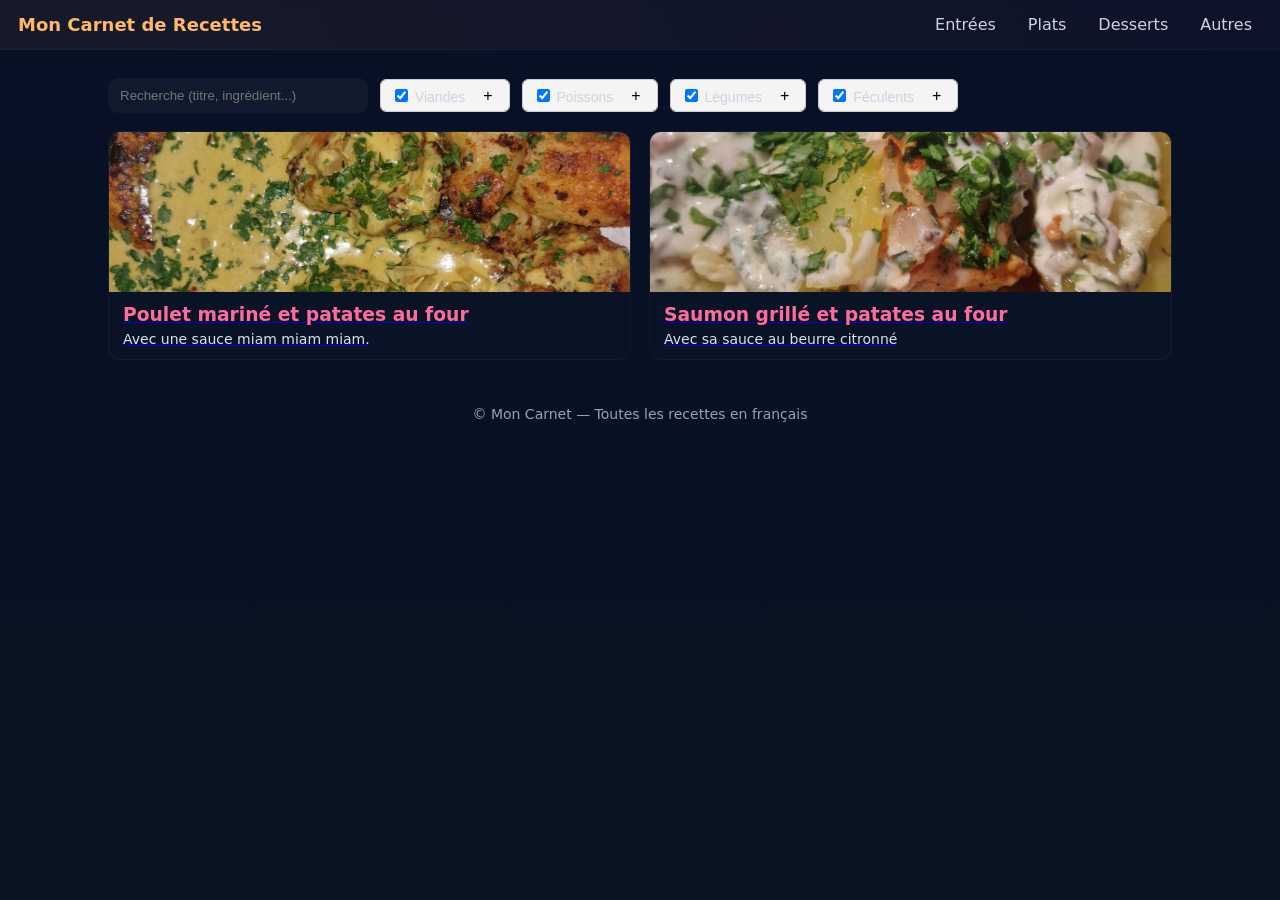
==== index.html @ c41edd60 "fix: recherche cassée + balises HTML manquantes - search.js : réécrit (variable input et fonction ap" ====
<!doctype html>
<html lang="fr">

<head>
  <meta charset="utf-8" />
  <meta name="viewport" content="width=device-width,initial-scale=1" />
  <title>Recettes - Mon carnet</title>
  <link rel="stylesheet" href="css/style.css">
  <link rel="stylesheet" href="css/menu.css">
  <link rel="stylesheet" href="css/recettes.css">
</head>

<body>
  <header class="site-header">
    <div class="brand">Mon Carnet de Recettes</div>
    <button id="menu-toggle" class="menu-btn">☰</button>
    <nav id="main-menu" class="main-menu">
      <ul>
        <li><a href="#entrees">Entrées</a></li>
        <li><a href="#plats">Plats</a></li>
        <li><a href="#desserts">Desserts</a></li>
        <li><a href="#autres">Autres</a></li>
      </ul>
    </nav>
  </header>

  <main class="container">
    <section class="controls">
      <input id="search" type="search" placeholder="Recherche (titre, ingrédient...)" aria-label="Recherche">
      <div class="filters">

        <div class="filter-block">
          <div class="filter-header">
            <label>
              <input type="checkbox" class="filter-group" data-group="viande" checked> Viandes
            </label>
            <button type="button" class="toggle-subfilters">+</button>
          </div>
          <div class="sub-filters hidden">
            <label><input type="checkbox" class="filter" data-parent="viande" value="poulet" checked> Poulet</label>
            <label><input type="checkbox" class="filter" data-parent="viande" value="boeuf" checked> Bœuf</label>
            <label><input type="checkbox" class="filter" data-parent="viande" value="canard" checked> Canard</label>
            <label><input type="checkbox" class="filter" data-parent="viande" value="porc" checked> Porc</label>
            <label><input type="checkbox" class="filter" data-parent="viande" value="veau" checked> Veau</label>
          </div>
        </div>

        <div class="filter-block">
          <div class="filter-header">
            <label>
              <input type="checkbox" class="filter-group" data-group="poisson" checked> Poissons
            </label>
            <button type="button" class="toggle-subfilters">+</button>
          </div>
          <div class="sub-filters hidden">
            <label><input type="checkbox" class="filter" data-parent="poisson" value="saumon" checked> Saumon</label>
            <label><input type="checkbox" class="filter" data-parent="poisson" value="thon" checked> Thon</label>
          </div>
        </div>
        <div class="filter-block">
          <div class="filter-header">
            <label>
              <input type="checkbox" class="filter-group" data-group="legume" checked> Légumes
            </label>
            <button type="button" class="toggle-subfilters">+</button>
          </div>
          <div class="sub-filters hidden">
            <label><input type="checkbox" class="filter" data-parent="legume" value="courgette" checked> Courgette</label>
            <label><input type="checkbox" class="filter" data-parent="legume" value="tomate" checked> Tomate</label>
            <label><input type="checkbox" class="filter" data-parent="legume" value="concombre" checked> Concombre</label>
          </div>
        </div>
        <div class="filter-block">
          <div class="filter-header">
            <label>
              <input type="checkbox" class="filter-group" data-group="feculent" checked> Féculents
            </label>
            <button type="button" class="toggle-subfilters">+</button>
          </div>
          <div class="sub-filters hidden">
            <label><input type="checkbox" class="filter" data-parent="feculent" value="patate" checked> Patate</label>
            <label><input type="checkbox" class="filter" data-parent="feculent" value="riz" checked> Riz</label>
            <label><input type="checkbox" class="filter" data-parent="feculent" value="pate" checked> Pâtes</label>
            <label><input type="checkbox" class="filter" data-parent="feculent" value="quinoa" checked> Quinoa</label>
            <label><input type="checkbox" class="filter" data-parent="feculent" value="semoule" checked> Semoule</label>
            <label><input type="checkbox" class="filter" data-parent="feculent" value="boulgour" checked> Boulgour</label>
          </div>
        </div>
      </div>
    </section>

    <section id="liste-recettes" class="recette-list">
      <article class="card" data-categories="viande,poulet,patate" data-title="Poulet rôti et pomme de terre au four"
        data-ingredients="poulet,sel,poivre,herbes">
        <a href="recettes/poulet-patates.html" class="card-link">
          <!--image pouvant être en jpg, jpeg ou png-->
          <img src="assets/poulet-patates.jpg" alt="Photo poulet rôti et patates au four">
          <div class="card-body">
            <h3>Poulet mariné et patates au four</h3>
            <p>Avec une sauce miam miam miam.</p>
          </div>
        </a>
      </article>
      <article class="card" data-categories="poisson,saumon,patate, tomate" data-title="Saumon grillé et pomme de terre au four"
        data-ingredients="saumon,sel,poivre,herbes">
        <a href="recettes/saumon-patates.html" class="card-link">
          <img src="assets/saumon-patates.jpg" alt="Photo saumon grillé et patates au four">
          <div class="card-body">
            <h3>Saumon grillé et patates au four</h3>
            <p>Avec sa sauce au beurre citronné</p>
          </div>
        </a>
      </article>
      <!-- Place pour d'autres recettes à dupliquer -->
    </section>
  </main>

  <footer class="site-footer">© Mon Carnet — Toutes les recettes en français</footer>

  <script src="js/menu.js"></script>
  <script src="js/search.js"></script>
  <script src="js/filter.js"></script>
</body>

</html>
---- css/style.css ----
/* style.css - style global */
:root{
  --bg:#0f1724;
  --card:#0b1220;
  --accent1:#ffb86b;
  --accent2:#ff6b9f;
  --muted:#cbd5e1;
  --glass: rgba(255,255,255,0.04);
  --radius:14px;
  --gap:18px;
  --maxw:1100px;
}

*{box-sizing:border-box}
html,body{height:100%}
body{
  margin:0;
  font-family:Inter, system-ui, "Segoe UI", Roboto, "Helvetica Neue", Arial;
  background:linear-gradient(180deg,#071025 0%, #0a1320 100%);
  color:var(--muted);
  -webkit-font-smoothing:antialiased;
  -moz-osx-font-smoothing:grayscale;
}

.container{
  max-width:var(--maxw);
  margin:28px auto;
  padding:0 18px;
}

.site-header{
  display:flex;
  align-items:center;
  justify-content:space-between;
  padding:14px 18px;
  background:linear-gradient(90deg, rgba(255,184,107,0.06), rgba(255,107,159,0.03));
  border-bottom:1px solid rgba(255,255,255,0.03);
  position:sticky;
  top:0;
  z-index:10;
}

.brand{
  font-weight:700;
  color:var(--accent1);
  font-size:18px;
}

.menu-btn{
  display:none;
  background:transparent;
  border:0;
  color:var(--muted);
  font-size:20px;
}

/* Recette list / cards */
.recette-list{
  display:grid;
  grid-template-columns: repeat(auto-fit,minmax(260px,1fr));
  gap:18px;
  margin-top:18px;
}

.card{
  background:linear-gradient(180deg, rgba(255,255,255,0.015), rgba(255,255,255,0.01));
  border:1px solid rgba(255,255,255,0.03);
  border-radius:12px;
  overflow:hidden;
  transition:transform .18s ease, box-shadow .18s ease;
}

.card:hover{ transform: translateY(-6px); box-shadow:0 8px 30px rgba(2,6,23,0.6); }

.card img{ width:100%; height:160px; object-fit:cover; display:block; }

.card-body{ padding:12px 14px; }

.card-body h3{ margin:0 0 6px 0; color:var(--accent2); }
.card-body p{ margin:0; color: #d6e3f2; font-size:14px; }

/* Controls */
.controls{
  display:flex;
  gap:12px;
  align-items:center;
  margin-bottom:8px;
  flex-wrap:wrap;
}

.controls input[type="search"]{
  padding:10px 12px;
  border-radius:10px;
  border:0;
  min-width:260px;
  background:var(--glass);
  color:var(--muted);
}

.filters label{ margin-right:12px; font-size:14px; color:#cbd5e1; }

.filters {
  display: flex;
  flex-wrap: wrap;        /* si trop long, retour à la ligne */
  gap: 12px;              /* espace entre chaque bloc */
  font-family: sans-serif;
}

.filter-block {
  border: 1px solid #ccc;
  border-radius: 6px;
  overflow: hidden;
  display: flex;
  flex-direction: column;  /* pour que le bouton reste au-dessus des sous-filtres */
  min-width: 120px;        /* largeur mini pour ne pas tasser */
}

.filter-header {
  display: flex;
  justify-content: space-between;
  align-items: center;
  background: #f4f4f4;
  padding: 6px 10px;
}

.toggle-subfilters {
  border: none;
  background: none;
  cursor: pointer;
  font-size: 16px;
  line-height: 1;
}

.sub-filters {
  padding: 6px 10px;
  display: flex;
}

.sub-filters.hidden {
  display: none;
}

/* Footer */
.site-footer{
  text-align:center;
  padding:18px;
  margin-top:28px;
  color:#93a3b9;
  font-size:14px;
}

/* Responsive */
@media(max-width:700px){
  .menu-btn{ display:block; }
  .main-menu{ display:none; }
  .site-header{ gap:10px; }
}
---- css/menu.css ----
/* menu.css */
.main-menu ul{
  list-style:none;
  margin:0;
  padding:0;
  display:flex;
  gap:12px;
  align-items:center;
}

.main-menu a{
  text-decoration:none;
  color:var(--muted);
  padding:8px 10px;
  border-radius:8px;
  transition:background .12s ease;
}

.main-menu a:hover{
  background: rgba(255,255,255,0.03);
  color:var(--accent1);
}
---- css/recettes.css ----
/* recettes.css - page recette */
.recipe-header{
  background:linear-gradient(90deg, rgba(255,107,159,0.06), rgba(255,184,107,0.04));
  padding:18px;
  text-align:center;
  border-bottom:1px solid rgba(255,255,255,0.03);
}

.recipe-header .back{
  position:absolute;
  left:14px;
  top:18px;
  color:var(--muted);
  text-decoration:none;
  font-weight:600;
}

.recipe-container{
  max-width:900px;
  margin:20px auto;
  padding:0 18px 60px 18px;
}

.gallery{
  display:grid;
  grid-template-columns: 1fr 1fr 1fr;
  gap:10px;
  margin-bottom:18px;
}

.gallery img{
  width:100%;
  height:220px;
  object-fit:cover;
  border-radius:10px;
  box-shadow:0 6px 20px rgba(2,6,23,0.6);
}

.btn{
  display:inline-block;
  background:var(--primary);
  color:#fff;
  padding:10px 18px;
  border-radius:8px;
  text-decoration:none;
  font-weight:600;
  box-shadow:0 4px 12px rgba(2,6,23,0.4);
  transition:background 0.3s;
}

.recipe-meta{ display:flex; gap:20px; flex-wrap:wrap; color:#dfe9f6; margin-bottom:18px; }

.ingredients, .etapes, .notes{
  background: rgba(255,255,255,0.02);
  padding:14px;
  border-radius:10px;
  margin-bottom:12px;
}

.ingredients ul{ margin:0; padding-left:18px; }
.etapes ol{ margin:0; padding-left:18px; }

/* Smaller screens */
@media(max-width:900px){
  .gallery{ grid-template-columns:1fr; }
  .gallery img{ height:320px; }
}
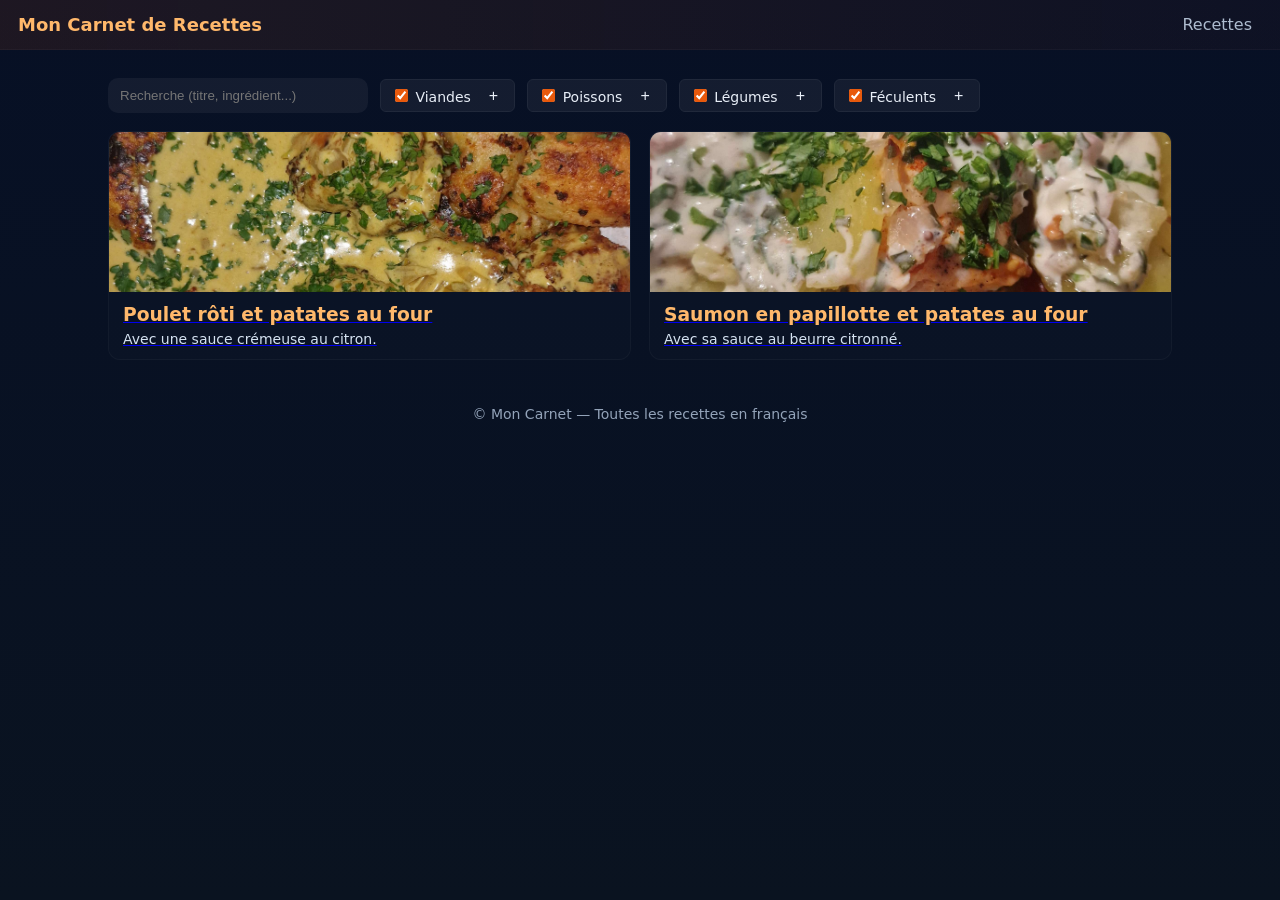
==== commit 74b700e8: "fix: corrige filtres/recherche/responsive + DA unifiée (seed orange #E8590C) - recherche et filtres " ====
--- a/index.html
+++ b/index.html
@@ -12,14 +12,11 @@
 
 <body>
   <header class="site-header">
-    <div class="brand">Mon Carnet de Recettes</div>
-    <button id="menu-toggle" class="menu-btn">☰</button>
-    <nav id="main-menu" class="main-menu">
+    <h1 class="brand">Mon Carnet de Recettes</h1>
+    <button id="menu-toggle" class="menu-btn" aria-label="Ouvrir le menu" aria-controls="main-menu" aria-expanded="false">☰</button>
+    <nav id="main-menu" class="main-menu" aria-label="Navigation principale">
       <ul>
-        <li><a href="#entrees">Entrées</a></li>
-        <li><a href="#plats">Plats</a></li>
-        <li><a href="#desserts">Desserts</a></li>
-        <li><a href="#autres">Autres</a></li>
+        <li><a href="#liste-recettes">Recettes</a></li>
       </ul>
     </nav>
   </header>
@@ -34,7 +31,7 @@
             <label>
               <input type="checkbox" class="filter-group" data-group="viande" checked> Viandes
             </label>
-            <button type="button" class="toggle-subfilters">+</button>
+            <button type="button" class="toggle-subfilters" aria-expanded="false">+</button>
           </div>
           <div class="sub-filters hidden">
             <label><input type="checkbox" class="filter" data-parent="viande" value="poulet" checked> Poulet</label>
@@ -50,7 +47,7 @@
             <label>
               <input type="checkbox" class="filter-group" data-group="poisson" checked> Poissons
             </label>
-            <button type="button" class="toggle-subfilters">+</button>
+            <button type="button" class="toggle-subfilters" aria-expanded="false">+</button>
           </div>
           <div class="sub-filters hidden">
             <label><input type="checkbox" class="filter" data-parent="poisson" value="saumon" checked> Saumon</label>
@@ -62,7 +59,7 @@
             <label>
               <input type="checkbox" class="filter-group" data-group="legume" checked> Légumes
             </label>
-            <button type="button" class="toggle-subfilters">+</button>
+            <button type="button" class="toggle-subfilters" aria-expanded="false">+</button>
           </div>
           <div class="sub-filters hidden">
             <label><input type="checkbox" class="filter" data-parent="legume" value="courgette" checked> Courgette</label>
@@ -75,7 +72,7 @@
             <label>
               <input type="checkbox" class="filter-group" data-group="feculent" checked> Féculents
             </label>
-            <button type="button" class="toggle-subfilters">+</button>
+            <button type="button" class="toggle-subfilters" aria-expanded="false">+</button>
           </div>
           <div class="sub-filters hidden">
             <label><input type="checkbox" class="filter" data-parent="feculent" value="patate" checked> Patate</label>
@@ -91,23 +88,23 @@
 
     <section id="liste-recettes" class="recette-list">
       <article class="card" data-categories="viande,poulet,patate" data-title="Poulet rôti et pomme de terre au four"
-        data-ingredients="poulet,sel,poivre,herbes">
+        data-ingredients="poulet,patate,ail,parmesan,citron,crème,paprika,herbes">
         <a href="recettes/poulet-patates.html" class="card-link">
           <!--image pouvant être en jpg, jpeg ou png-->
           <img src="assets/poulet-patates.jpg" alt="Photo poulet rôti et patates au four">
           <div class="card-body">
-            <h3>Poulet mariné et patates au four</h3>
-            <p>Avec une sauce miam miam miam.</p>
+            <h3>Poulet rôti et patates au four</h3>
+            <p>Avec une sauce crémeuse au citron.</p>
           </div>
         </a>
       </article>
-      <article class="card" data-categories="poisson,saumon,patate, tomate" data-title="Saumon grillé et pomme de terre au four"
-        data-ingredients="saumon,sel,poivre,herbes">
+      <article class="card" data-categories="poisson,saumon,patate,tomate" data-title="Saumon en papillotte et pomme de terre au four"
+        data-ingredients="saumon,patate,tomate,citron,ciboulette,échalote,crème,beurre">
         <a href="recettes/saumon-patates.html" class="card-link">
-          <img src="assets/saumon-patates.jpg" alt="Photo saumon grillé et patates au four">
+          <img src="assets/saumon-patates.jpg" alt="Photo saumon en papillotte et patates au four">
           <div class="card-body">
-            <h3>Saumon grillé et patates au four</h3>
-            <p>Avec sa sauce au beurre citronné</p>
+            <h3>Saumon en papillotte et patates au four</h3>
+            <p>Avec sa sauce au beurre citronné.</p>
           </div>
         </a>
       </article>
@@ -118,6 +115,7 @@
   <footer class="site-footer">© Mon Carnet — Toutes les recettes en français</footer>
 
   <script src="js/menu.js"></script>
+  <script src="js/visibility.js"></script>
   <script src="js/search.js"></script>
   <script src="js/filter.js"></script>
 </body>
--- a/css/style.css
+++ b/css/style.css
@@ -1,23 +1,56 @@
 /* style.css - style global */
 :root{
-  --bg:#0f1724;
-  --card:#0b1220;
-  --accent1:#ffb86b;
-  --accent2:#ff6b9f;
-  --muted:#cbd5e1;
-  --glass: rgba(255,255,255,0.04);
+  /* === Tokens de marque — unifiés avec l'app LLMarmite (seed orange #E8590C) ===
+     Source de vérité : ces rôles sont projetés côté Flutter via ColorScheme.fromSeed.
+     Le site reste sombre ; l'accent passe sur l'orange de l'app. */
+  --color-primary:        #E8590C;   /* orange seed (app) — marque, CTA, accents */
+  --color-primary-hover:  #ff6b1f;   /* survol CTA */
+  --color-primary-soft:   #ffb86b;   /* teinte chaude claire — titres, liens survol */
+  --color-on-primary:     #ffffff;   /* texte sur orange */
+
+  /* Surfaces sombres (base navy éditoriale conservée) */
+  --color-bg-top:         #071025;
+  --color-bg-bottom:      #0a1320;
+  --color-surface:        #0f1724;
+  --color-surface-glass:  rgba(255,255,255,0.05);
+  --color-surface-soft:   rgba(255,255,255,0.02);
+  --color-outline:        rgba(255,255,255,0.10);
+
+  /* Texte (contrastes relevés pour WCAG AA) */
+  --color-on-surface:        #e8eef7;  /* texte principal */
+  --color-on-surface-muted:  #aebccf;  /* texte secondaire */
+
+  /* === Alias de compatibilité (anciens noms → rôles) === */
+  --bg: var(--color-surface);
+  --card: var(--color-surface);
+  --accent1: var(--color-primary-soft);
+  --accent2: var(--color-primary-soft);
+  --muted: var(--color-on-surface-muted);
+  --glass: var(--color-surface-glass);
+  --primary: var(--color-primary);   /* répare le CTA .btn (recettes.css) */
+
   --radius:14px;
   --gap:18px;
   --maxw:1100px;
 }
 
 *{box-sizing:border-box}
+
+/* Accessibilité : repère clavier visible sur thème sombre */
+:focus-visible{
+  outline:2px solid var(--color-primary-soft);
+  outline-offset:2px;
+  border-radius:4px;
+}
+
+/* Cases à cocher à la couleur de marque (orange seed) */
+input[type="checkbox"]{ accent-color: var(--color-primary); }
 html,body{height:100%}
 body{
   margin:0;
   font-family:Inter, system-ui, "Segoe UI", Roboto, "Helvetica Neue", Arial;
-  background:linear-gradient(180deg,#071025 0%, #0a1320 100%);
-  color:var(--muted);
+  background:linear-gradient(180deg, var(--color-bg-top) 0%, var(--color-bg-bottom) 100%);
+  color:var(--color-on-surface);
   -webkit-font-smoothing:antialiased;
   -moz-osx-font-smoothing:grayscale;
 }
@@ -33,7 +66,7 @@
   align-items:center;
   justify-content:space-between;
   padding:14px 18px;
-  background:linear-gradient(90deg, rgba(255,184,107,0.06), rgba(255,107,159,0.03));
+  background:linear-gradient(90deg, rgba(232,89,12,0.10), rgba(232,89,12,0.03));
   border-bottom:1px solid rgba(255,255,255,0.03);
   position:sticky;
   top:0;
@@ -41,6 +74,7 @@
 }
 
 .brand{
+  margin:0;
   font-weight:700;
   color:var(--accent1);
   font-size:18px;
@@ -94,20 +128,19 @@
   border:0;
   min-width:260px;
   background:var(--glass);
-  color:var(--muted);
+  color:var(--color-on-surface);
 }
 
-.filters label{ margin-right:12px; font-size:14px; color:#cbd5e1; }
+.filters label{ margin-right:12px; font-size:14px; color:var(--color-on-surface); }
 
 .filters {
   display: flex;
   flex-wrap: wrap;        /* si trop long, retour à la ligne */
   gap: 12px;              /* espace entre chaque bloc */
-  font-family: sans-serif;
 }
 
 .filter-block {
-  border: 1px solid #ccc;
+  border: 1px solid var(--color-outline);
   border-radius: 6px;
   overflow: hidden;
   display: flex;
@@ -119,13 +152,14 @@
   display: flex;
   justify-content: space-between;
   align-items: center;
-  background: #f4f4f4;
+  background: var(--color-surface-glass);
   padding: 6px 10px;
 }
 
 .toggle-subfilters {
   border: none;
   background: none;
+  color: var(--color-on-surface);
   cursor: pointer;
   font-size: 16px;
   line-height: 1;
@@ -134,6 +168,8 @@
 .sub-filters {
   padding: 6px 10px;
   display: flex;
+  flex-wrap: wrap;   /* évite le débordement horizontal à 320px (Féculents = 6 cases) */
+  gap: 6px;
 }
 
 .sub-filters.hidden {
--- a/css/recettes.css
+++ b/css/recettes.css
@@ -1,6 +1,7 @@
 /* recettes.css - page recette */
 .recipe-header{
-  background:linear-gradient(90deg, rgba(255,107,159,0.06), rgba(255,184,107,0.04));
+  position:relative;   /* ancre le lien .back en position:absolute sur l'en-tête (pas le body) */
+  background:linear-gradient(90deg, rgba(232,89,12,0.08), rgba(232,89,12,0.04));
   padding:18px;
   text-align:center;
   border-bottom:1px solid rgba(255,255,255,0.03);
@@ -39,7 +40,7 @@
 .btn{
   display:inline-block;
   background:var(--primary);
-  color:#fff;
+  color:var(--color-on-primary);
   padding:10px 18px;
   border-radius:8px;
   text-decoration:none;
@@ -47,6 +48,8 @@
   box-shadow:0 4px 12px rgba(2,6,23,0.4);
   transition:background 0.3s;
 }
+
+.btn:hover{ background:var(--color-primary-hover); }
 
 .recipe-meta{ display:flex; gap:20px; flex-wrap:wrap; color:#dfe9f6; margin-bottom:18px; }
 
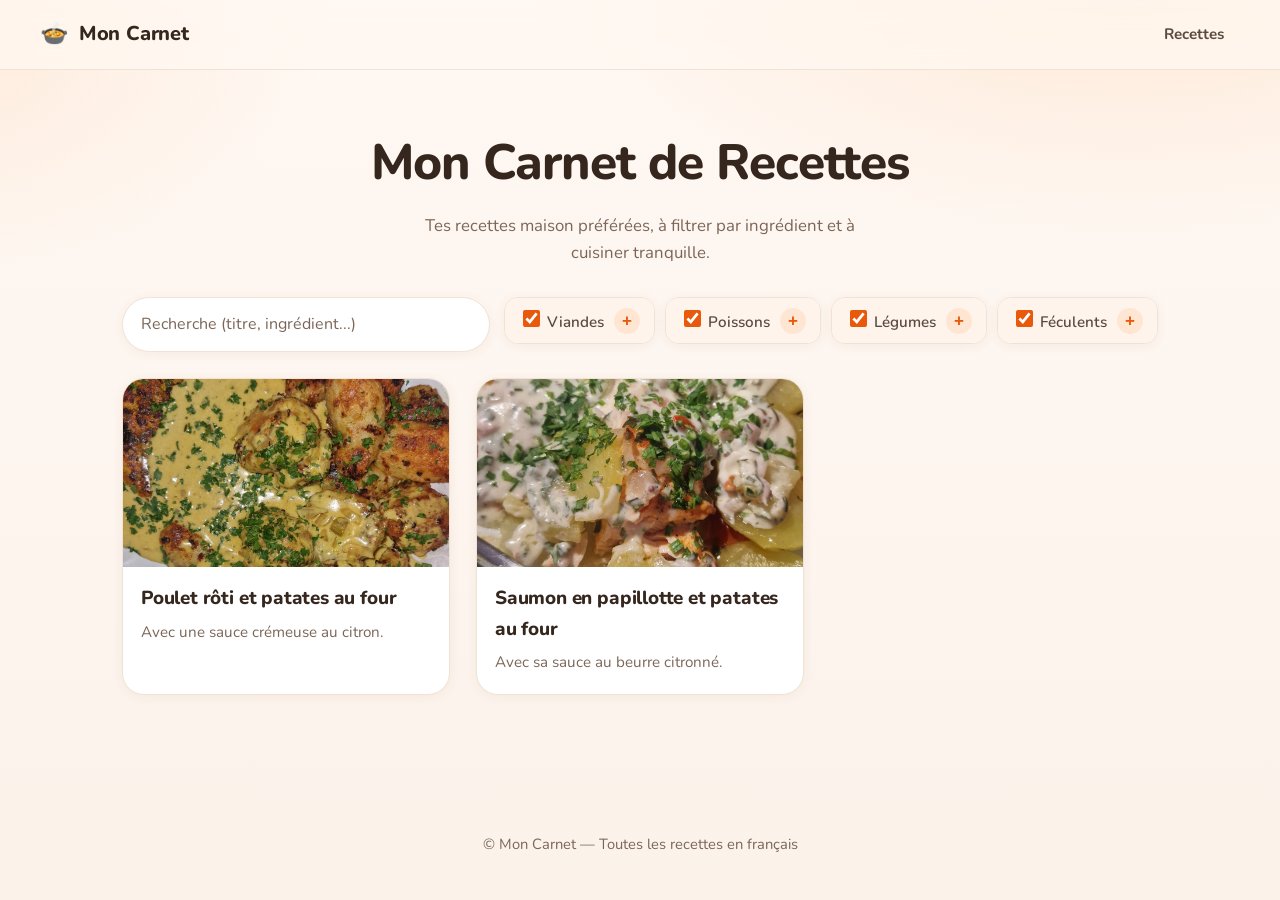
==== commit 8d0bf93e: "feat: refonte douce du site (theme clair creme chaud, Nunito, formes arrondies, hero)" ====
--- a/index.html
+++ b/index.html
@@ -5,14 +5,18 @@
   <meta charset="utf-8" />
   <meta name="viewport" content="width=device-width,initial-scale=1" />
   <title>Recettes - Mon carnet</title>
+  <link rel="icon" type="image/png" href="favicon.png">
+  <link rel="preconnect" href="https://fonts.googleapis.com">
+  <link rel="preconnect" href="https://fonts.gstatic.com" crossorigin>
+  <link href="https://fonts.googleapis.com/css2?family=Nunito:wght@400;500;600;700;800&display=swap" rel="stylesheet">
   <link rel="stylesheet" href="css/style.css">
   <link rel="stylesheet" href="css/menu.css">
   <link rel="stylesheet" href="css/recettes.css">
 </head>
 
 <body>
-  <header class="site-header">
-    <h1 class="brand">Mon Carnet de Recettes</h1>
+  <header class="site-header" id="top">
+    <a class="brand" href="#top">Mon Carnet</a>
     <button id="menu-toggle" class="menu-btn" aria-label="Ouvrir le menu" aria-controls="main-menu" aria-expanded="false">☰</button>
     <nav id="main-menu" class="main-menu" aria-label="Navigation principale">
       <ul>
@@ -22,6 +26,10 @@
   </header>
 
   <main class="container">
+    <section class="hero">
+      <h1>Mon Carnet de Recettes</h1>
+      <p>Tes recettes maison préférées, à filtrer par ingrédient et à cuisiner tranquille.</p>
+    </section>
     <section class="controls">
       <input id="search" type="search" placeholder="Recherche (titre, ingrédient...)" aria-label="Recherche">
       <div class="filters">
--- a/css/style.css
+++ b/css/style.css
@@ -1,193 +1,171 @@
-/* style.css - style global */
+/* style.css — Direction artistique « douce » (soft light, marmite)
+   Clair, chaud, arrondi, aéré. Dérivé du seed orange #E8590C de l'app LLMarmite.
+   La police Nunito est chargée via <link> dans le <head> des pages. */
 :root{
-  /* === Tokens de marque — unifiés avec l'app LLMarmite (seed orange #E8590C) ===
-     Source de vérité : ces rôles sont projetés côté Flutter via ColorScheme.fromSeed.
-     Le site reste sombre ; l'accent passe sur l'orange de l'app. */
-  --color-primary:        #E8590C;   /* orange seed (app) — marque, CTA, accents */
-  --color-primary-hover:  #ff6b1f;   /* survol CTA */
-  --color-primary-soft:   #ffb86b;   /* teinte chaude claire — titres, liens survol */
-  --color-on-primary:     #ffffff;   /* texte sur orange */
+  /* === Accents (orange marmite) === */
+  --color-primary:        #E8590C;   /* orange marque — CTA, accents forts */
+  --color-primary-strong: #c9490a;   /* survol CTA */
+  --color-primary-soft:   #f7a977;   /* orange doux — survols, focus */
+  --color-on-primary:     #ffffff;
+  --color-peach:          #ffe6d2;   /* pêche très clair — halos, chips */
+  --color-peach-deep:     #ffd6ba;
 
-  /* Surfaces sombres (base navy éditoriale conservée) */
-  --color-bg-top:         #071025;
-  --color-bg-bottom:      #0a1320;
-  --color-surface:        #0f1724;
-  --color-surface-glass:  rgba(255,255,255,0.05);
-  --color-surface-soft:   rgba(255,255,255,0.02);
-  --color-outline:        rgba(255,255,255,0.10);
+  /* === Surfaces claires et douces === */
+  --color-bg:             #fbf2ea;   /* crème chaud (fond) */
+  --color-bg-2:           #fff8f3;
+  --color-surface:        #ffffff;   /* cartes, panneaux */
+  --color-surface-soft:   #fff4ec;   /* panneaux secondaires */
+  --color-outline:        #f1e2d6;   /* bordures très douces */
 
-  /* Texte (contrastes relevés pour WCAG AA) */
-  --color-on-surface:        #e8eef7;  /* texte principal */
-  --color-on-surface-muted:  #aebccf;  /* texte secondaire */
+  /* === Texte chaud (jamais noir pur) === */
+  --color-on-surface:        #5a4a40;  /* texte courant */
+  --color-on-surface-strong: #36271e;  /* titres */
+  --color-on-surface-muted:  #7c6657;  /* secondaire */
 
-  /* === Alias de compatibilité (anciens noms → rôles) === */
-  --bg: var(--color-surface);
+  /* === Ombres douces, diffuses, teintées chaud === */
+  --shadow-sm: 0 2px 12px rgba(124,67,20,0.06);
+  --shadow-md: 0 16px 38px rgba(232,89,12,0.10);
+  --shadow-lg: 0 26px 56px rgba(124,67,20,0.16);
+
+  --radius:    22px;
+  --radius-sm: 14px;
+  --radius-pill: 999px;
+  --gap:18px;
+  --maxw:1080px;
+
+  /* Alias de compatibilité (anciens noms encore référencés ailleurs) */
+  --bg: var(--color-bg);
   --card: var(--color-surface);
-  --accent1: var(--color-primary-soft);
-  --accent2: var(--color-primary-soft);
+  --accent1: var(--color-primary);
+  --accent2: var(--color-primary);
   --muted: var(--color-on-surface-muted);
-  --glass: var(--color-surface-glass);
-  --primary: var(--color-primary);   /* répare le CTA .btn (recettes.css) */
-
-  --radius:14px;
-  --gap:18px;
-  --maxw:1100px;
+  --glass: var(--color-surface-soft);
+  --primary: var(--color-primary);
 }
 
 *{box-sizing:border-box}
-
-/* Accessibilité : repère clavier visible sur thème sombre */
-:focus-visible{
-  outline:2px solid var(--color-primary-soft);
-  outline-offset:2px;
-  border-radius:4px;
-}
-
-/* Cases à cocher à la couleur de marque (orange seed) */
-input[type="checkbox"]{ accent-color: var(--color-primary); }
+html{scroll-behavior:smooth}
 html,body{height:100%}
 body{
   margin:0;
-  font-family:Inter, system-ui, "Segoe UI", Roboto, "Helvetica Neue", Arial;
-  background:linear-gradient(180deg, var(--color-bg-top) 0%, var(--color-bg-bottom) 100%);
+  font-family:'Nunito', system-ui, "Segoe UI", Roboto, "Helvetica Neue", Arial, sans-serif;
   color:var(--color-on-surface);
+  font-size:16.5px;
+  line-height:1.6;
+  background:
+    radial-gradient(1100px 560px at 88% -8%, var(--color-peach) 0%, rgba(255,230,210,0) 55%),
+    radial-gradient(820px 460px at -8% 4%, #ffeada 0%, rgba(255,234,218,0) 52%),
+    linear-gradient(180deg, var(--color-bg-2) 0%, var(--color-bg) 100%);
+  background-attachment:fixed;
   -webkit-font-smoothing:antialiased;
   -moz-osx-font-smoothing:grayscale;
 }
 
-.container{
-  max-width:var(--maxw);
-  margin:28px auto;
-  padding:0 18px;
+/* Accessibilité : focus doux et visible */
+:focus-visible{ outline:3px solid var(--color-primary-soft); outline-offset:3px; border-radius:12px; }
+input[type="checkbox"]{ accent-color:var(--color-primary); width:17px; height:17px; }
+
+.container{ max-width:var(--maxw); margin:0 auto; padding:0 22px 72px; }
+
+/* ---- En-tête doux (sticky, translucide) ---- */
+.site-header{
+  display:flex; align-items:center; justify-content:space-between;
+  padding:16px clamp(18px,4vw,40px);
+  background:rgba(255,248,243,0.72);
+  -webkit-backdrop-filter:saturate(140%) blur(12px);
+  backdrop-filter:saturate(140%) blur(12px);
+  border-bottom:1px solid var(--color-outline);
+  position:sticky; top:0; z-index:20;
+}
+.brand{
+  margin:0; font-weight:800; font-size:20px; letter-spacing:-0.01em;
+  color:var(--color-on-surface-strong); text-decoration:none;
+  display:inline-flex; align-items:center; gap:10px;
+}
+.brand::before{ content:"🍲"; font-size:23px; }
+.menu-btn{ display:none; background:transparent; border:0; color:var(--color-on-surface); font-size:24px; cursor:pointer; line-height:1; }
+
+/* ---- Hero doux ---- */
+.hero{ text-align:center; padding:54px 16px 30px; }
+.hero h1{
+  margin:0 0 10px; font-weight:800; letter-spacing:-0.02em;
+  font-size:clamp(2rem, 1.3rem + 3vw, 3.1rem);
+  color:var(--color-on-surface-strong);
+}
+.hero p{ margin:0 auto; max-width:46ch; color:var(--color-on-surface-muted); font-size:1.05rem; }
+
+/* ---- Contrôles (recherche + filtres) ---- */
+.controls{ display:flex; gap:14px; align-items:flex-start; margin-bottom:14px; flex-wrap:wrap; }
+.controls input[type="search"]{
+  flex:1 1 280px; min-width:240px;
+  padding:14px 18px;
+  border-radius:var(--radius-pill);
+  border:1px solid var(--color-outline);
+  background:var(--color-surface);
+  color:var(--color-on-surface);
+  font:inherit; font-size:1rem;
+  box-shadow:var(--shadow-sm);
+  transition:box-shadow .25s ease, border-color .25s ease;
+}
+.controls input[type="search"]::placeholder{ color:var(--color-on-surface-muted); }
+.controls input[type="search"]:focus{ outline:none; border-color:var(--color-primary-soft); box-shadow:var(--shadow-md); }
+
+.filters{ display:flex; flex-wrap:wrap; gap:10px; }
+.filters label{ color:var(--color-on-surface); font-size:.95rem; font-weight:600; }
+
+.filter-block{
+  background:var(--color-surface);
+  border:1px solid var(--color-outline);
+  border-radius:var(--radius-sm);
+  box-shadow:var(--shadow-sm);
+  overflow:hidden; display:flex; flex-direction:column; min-width:130px;
+}
+.filter-header{
+  display:flex; justify-content:space-between; align-items:center; gap:10px;
+  padding:9px 14px; background:var(--color-surface-soft);
+}
+.toggle-subfilters{
+  border:none; background:var(--color-peach); color:var(--color-primary);
+  width:26px; height:26px; border-radius:var(--radius-pill);
+  cursor:pointer; font-size:17px; line-height:1; font-weight:800;
+  display:inline-flex; align-items:center; justify-content:center;
+}
+.sub-filters{ padding:10px 14px; display:flex; flex-wrap:wrap; gap:8px 14px; }
+.sub-filters.hidden{ display:none; }
+.sub-filters label{ font-weight:500; color:var(--color-on-surface); }
+
+/* ---- Grille de cartes ---- */
+.recette-list{
+  display:grid;
+  grid-template-columns:repeat(auto-fill, minmax(260px,1fr));
+  gap:26px; margin-top:26px;
+}
+.card{
+  background:var(--color-surface);
+  border:1px solid var(--color-outline);
+  border-radius:var(--radius);
+  overflow:hidden;
+  box-shadow:var(--shadow-sm);
+  transition:transform .3s cubic-bezier(.16,1,.3,1), box-shadow .3s ease;
+}
+.card:hover{ transform:translateY(-8px); box-shadow:var(--shadow-lg); }
+.card-link{ text-decoration:none; color:inherit; display:block; }
+.card img{ width:100%; height:188px; object-fit:cover; display:block; }
+.card-body{ padding:16px 18px 20px; }
+.card-body h3{ margin:0 0 6px; font-size:1.18rem; font-weight:800; color:var(--color-on-surface-strong); letter-spacing:-0.01em; }
+.card-body p{ margin:0; color:var(--color-on-surface-muted); font-size:.95rem; }
+
+/* ---- Pied de page ---- */
+.site-footer{
+  text-align:center; padding:26px; margin-top:40px;
+  color:var(--color-on-surface-muted); font-size:.92rem;
 }
 
-.site-header{
-  display:flex;
-  align-items:center;
-  justify-content:space-between;
-  padding:14px 18px;
-  background:linear-gradient(90deg, rgba(232,89,12,0.10), rgba(232,89,12,0.03));
-  border-bottom:1px solid rgba(255,255,255,0.03);
-  position:sticky;
-  top:0;
-  z-index:10;
-}
-
-.brand{
-  margin:0;
-  font-weight:700;
-  color:var(--accent1);
-  font-size:18px;
-}
-
-.menu-btn{
-  display:none;
-  background:transparent;
-  border:0;
-  color:var(--muted);
-  font-size:20px;
-}
-
-/* Recette list / cards */
-.recette-list{
-  display:grid;
-  grid-template-columns: repeat(auto-fit,minmax(260px,1fr));
-  gap:18px;
-  margin-top:18px;
-}
-
-.card{
-  background:linear-gradient(180deg, rgba(255,255,255,0.015), rgba(255,255,255,0.01));
-  border:1px solid rgba(255,255,255,0.03);
-  border-radius:12px;
-  overflow:hidden;
-  transition:transform .18s ease, box-shadow .18s ease;
-}
-
-.card:hover{ transform: translateY(-6px); box-shadow:0 8px 30px rgba(2,6,23,0.6); }
-
-.card img{ width:100%; height:160px; object-fit:cover; display:block; }
-
-.card-body{ padding:12px 14px; }
-
-.card-body h3{ margin:0 0 6px 0; color:var(--accent2); }
-.card-body p{ margin:0; color: #d6e3f2; font-size:14px; }
-
-/* Controls */
-.controls{
-  display:flex;
-  gap:12px;
-  align-items:center;
-  margin-bottom:8px;
-  flex-wrap:wrap;
-}
-
-.controls input[type="search"]{
-  padding:10px 12px;
-  border-radius:10px;
-  border:0;
-  min-width:260px;
-  background:var(--glass);
-  color:var(--color-on-surface);
-}
-
-.filters label{ margin-right:12px; font-size:14px; color:var(--color-on-surface); }
-
-.filters {
-  display: flex;
-  flex-wrap: wrap;        /* si trop long, retour à la ligne */
-  gap: 12px;              /* espace entre chaque bloc */
-}
-
-.filter-block {
-  border: 1px solid var(--color-outline);
-  border-radius: 6px;
-  overflow: hidden;
-  display: flex;
-  flex-direction: column;  /* pour que le bouton reste au-dessus des sous-filtres */
-  min-width: 120px;        /* largeur mini pour ne pas tasser */
-}
-
-.filter-header {
-  display: flex;
-  justify-content: space-between;
-  align-items: center;
-  background: var(--color-surface-glass);
-  padding: 6px 10px;
-}
-
-.toggle-subfilters {
-  border: none;
-  background: none;
-  color: var(--color-on-surface);
-  cursor: pointer;
-  font-size: 16px;
-  line-height: 1;
-}
-
-.sub-filters {
-  padding: 6px 10px;
-  display: flex;
-  flex-wrap: wrap;   /* évite le débordement horizontal à 320px (Féculents = 6 cases) */
-  gap: 6px;
-}
-
-.sub-filters.hidden {
-  display: none;
-}
-
-/* Footer */
-.site-footer{
-  text-align:center;
-  padding:18px;
-  margin-top:28px;
-  color:#93a3b9;
-  font-size:14px;
-}
-
-/* Responsive */
+/* ---- Responsive ---- */
 @media(max-width:700px){
   .menu-btn{ display:block; }
   .main-menu{ display:none; }
   .site-header{ gap:10px; }
+  .hero{ padding:36px 12px 22px; }
+  .recette-list{ gap:18px; }
 }
--- a/css/menu.css
+++ b/css/menu.css
@@ -1,22 +1,12 @@
-/* menu.css */
+/* menu.css — navigation douce */
 .main-menu ul{
-  list-style:none;
-  margin:0;
-  padding:0;
-  display:flex;
-  gap:12px;
-  align-items:center;
+  list-style:none; margin:0; padding:0;
+  display:flex; gap:8px; align-items:center;
 }
-
 .main-menu a{
-  text-decoration:none;
-  color:var(--muted);
-  padding:8px 10px;
-  border-radius:8px;
-  transition:background .12s ease;
+  text-decoration:none; color:var(--color-on-surface);
+  padding:9px 16px; border-radius:var(--radius-pill);
+  font-weight:700; font-size:.95rem;
+  transition:background .2s ease, color .2s ease;
 }
-
-.main-menu a:hover{
-  background: rgba(255,255,255,0.03);
-  color:var(--accent1);
-}
+.main-menu a:hover{ background:var(--color-peach); color:var(--color-primary); }
--- a/css/recettes.css
+++ b/css/recettes.css
@@ -1,70 +1,62 @@
-/* recettes.css - page recette */
+/* recettes.css — pages recette, style doux */
 .recipe-header{
-  position:relative;   /* ancre le lien .back en position:absolute sur l'en-tête (pas le body) */
-  background:linear-gradient(90deg, rgba(232,89,12,0.08), rgba(232,89,12,0.04));
-  padding:18px;
-  text-align:center;
-  border-bottom:1px solid rgba(255,255,255,0.03);
+  position:relative; text-align:center;
+  padding:44px 20px 30px;
+  background:radial-gradient(720px 320px at 50% -45%, var(--color-peach) 0%, rgba(255,230,210,0) 70%);
+}
+.recipe-header h1{
+  margin:8px 0; font-weight:800; letter-spacing:-0.02em;
+  font-size:clamp(1.8rem, 1.2rem + 2.6vw, 2.6rem);
+  color:var(--color-on-surface-strong);
+}
+.recipe-header .subtitle{ margin:0 auto; max-width:54ch; color:var(--color-on-surface-muted); font-size:1.02rem; }
+.recipe-header .back{
+  position:absolute; left:clamp(14px,4vw,40px); top:22px;
+  color:var(--color-on-surface); text-decoration:none; font-weight:700;
+  background:var(--color-surface); border:1px solid var(--color-outline);
+  padding:8px 15px; border-radius:var(--radius-pill); box-shadow:var(--shadow-sm);
+  transition:transform .2s ease, box-shadow .2s ease;
+}
+.recipe-header .back:hover{ transform:translateX(-2px); box-shadow:var(--shadow-md); }
+
+.recipe-container{ max-width:820px; margin:8px auto 0; padding:0 22px 72px; }
+
+.gallery{ display:grid; grid-template-columns:repeat(3,1fr); gap:14px; margin-bottom:26px; }
+.gallery img{ width:100%; height:230px; object-fit:cover; border-radius:var(--radius); box-shadow:var(--shadow-sm); }
+
+.recipe-meta{ display:flex; gap:12px; flex-wrap:wrap; margin-bottom:24px; }
+.recipe-meta > div{
+  background:var(--color-surface); border:1px solid var(--color-outline);
+  border-radius:var(--radius-pill); padding:8px 16px;
+  box-shadow:var(--shadow-sm); color:var(--color-on-surface); font-size:.95rem;
 }
 
-.recipe-header .back{
-  position:absolute;
-  left:14px;
-  top:18px;
-  color:var(--muted);
-  text-decoration:none;
-  font-weight:600;
+.ingredients, .etapes, .notes{
+  background:var(--color-surface); border:1px solid var(--color-outline);
+  border-radius:var(--radius); box-shadow:var(--shadow-sm);
+  padding:22px 24px; margin-bottom:20px;
 }
+.ingredients h2, .etapes h2, .notes h2{ margin:0 0 12px; color:var(--color-on-surface-strong); font-weight:800; }
+.ingredients h3, .etapes h3{ color:var(--color-primary); font-weight:800; margin:18px 0 8px; font-size:1.02rem; }
+.ingredients ul{ margin:0; padding-left:22px; }
+.etapes ol{ margin:0; padding-left:22px; }
+.ingredients li{ margin:6px 0; }
+.etapes li{ margin:12px 0; }
+.notes p{ margin:0; }
 
-.recipe-container{
-  max-width:900px;
-  margin:20px auto;
-  padding:0 18px 60px 18px;
+.telechargement{ text-align:center; margin-top:8px; }
+.telechargement h2{ color:var(--color-on-surface-strong); font-weight:800; }
+.btn{
+  display:inline-flex; align-items:center; gap:8px;
+  background:var(--color-primary); color:var(--color-on-primary);
+  padding:14px 26px; border-radius:var(--radius-pill);
+  text-decoration:none; font-weight:800; font-size:1rem;
+  box-shadow:var(--shadow-md);
+  transition:transform .2s ease, background .2s ease, box-shadow .2s ease;
 }
+.btn:hover{ background:var(--color-primary-strong); transform:translateY(-2px); box-shadow:var(--shadow-lg); }
 
-.gallery{
-  display:grid;
-  grid-template-columns: 1fr 1fr 1fr;
-  gap:10px;
-  margin-bottom:18px;
+@media(max-width:760px){
+  .gallery{ grid-template-columns:1fr; }
+  .gallery img{ height:280px; }
 }
-
-.gallery img{
-  width:100%;
-  height:220px;
-  object-fit:cover;
-  border-radius:10px;
-  box-shadow:0 6px 20px rgba(2,6,23,0.6);
-}
-
-.btn{
-  display:inline-block;
-  background:var(--primary);
-  color:var(--color-on-primary);
-  padding:10px 18px;
-  border-radius:8px;
-  text-decoration:none;
-  font-weight:600;
-  box-shadow:0 4px 12px rgba(2,6,23,0.4);
-  transition:background 0.3s;
-}
-
-.btn:hover{ background:var(--color-primary-hover); }
-
-.recipe-meta{ display:flex; gap:20px; flex-wrap:wrap; color:#dfe9f6; margin-bottom:18px; }
-
-.ingredients, .etapes, .notes{
-  background: rgba(255,255,255,0.02);
-  padding:14px;
-  border-radius:10px;
-  margin-bottom:12px;
-}
-
-.ingredients ul{ margin:0; padding-left:18px; }
-.etapes ol{ margin:0; padding-left:18px; }
-
-/* Smaller screens */
-@media(max-width:900px){
-  .gallery{ grid-template-columns:1fr; }
-  .gallery img{ height:320px; }
-}
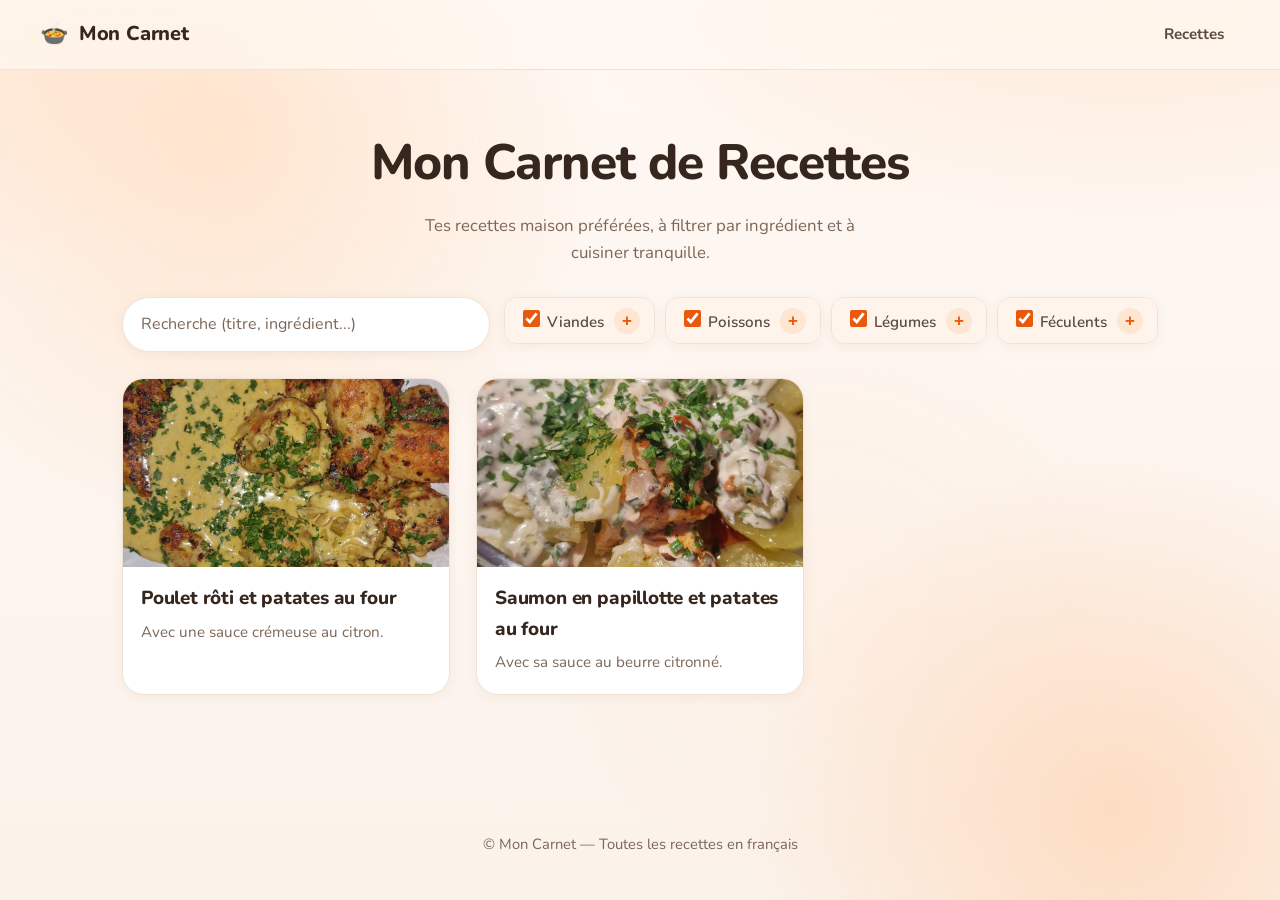
==== commit 0255c035: "feat: effets de fond echelonnes (bulles, vapeur, ingredients flottants) via bgfx.js" ====
--- a/index.html
+++ b/index.html
@@ -122,6 +122,7 @@
 
   <footer class="site-footer">© Mon Carnet — Toutes les recettes en français</footer>
 
+  <script src="js/bgfx.js"></script>
   <script src="js/menu.js"></script>
   <script src="js/visibility.js"></script>
   <script src="js/search.js"></script>
--- a/css/style.css
+++ b/css/style.css
@@ -61,6 +61,78 @@
   -moz-osx-font-smoothing:grayscale;
 }
 
+/* ---- Fond animé « mijotage » : grands halos chauds qui dérivent ----
+   100% CSS, derrière le contenu (z-index:-1), sans interaction (pointer-events:none),
+   uniquement transform (compositor-friendly). Se fige en reduced-motion. */
+body::before, body::after, html::before{
+  content:""; position:fixed; z-index:-1; pointer-events:none;
+  border-radius:50%; will-change:transform;
+}
+body::before{
+  width:62vmax; height:62vmax; top:-20vmax; left:-14vmax; opacity:.6;
+  background:radial-gradient(circle, #ffd9b8 0%, rgba(255,217,184,0) 68%);
+  animation:floatA 24s ease-in-out infinite alternate;
+}
+body::after{
+  width:58vmax; height:58vmax; bottom:-22vmax; right:-16vmax; opacity:.5;
+  background:radial-gradient(circle, #ffc79a 0%, rgba(255,199,154,0) 68%);
+  animation:floatB 30s ease-in-out infinite alternate;
+}
+html::before{
+  width:46vmax; height:46vmax; top:34%; left:42%; opacity:.38;
+  background:radial-gradient(circle, #ffead8 0%, rgba(255,234,216,0) 70%);
+  animation:floatC 36s ease-in-out infinite alternate;
+}
+@keyframes floatA{ to{ transform:translate(14vmax,9vmax) scale(1.18); } }
+@keyframes floatB{ from{ transform:scale(1.12); } to{ transform:translate(-11vmax,-7vmax) scale(1); } }
+@keyframes floatC{ to{ transform:translate(-9vmax,6vmax) scale(1.22); } }
+@media (prefers-reduced-motion: reduce){
+  body::before, body::after, html::before{ animation:none; }
+}
+
+/* ---- Effets de fond générés par js/bgfx.js : bulles, vapeur, ingrédients ----
+   Échelonnés via des animation-delay aléatoires → jamais tous en même temps.
+   Décoratif uniquement (aria-hidden, pointer-events:none), masqué en reduced-motion. */
+.bgfx{ position:fixed; inset:0; z-index:-1; pointer-events:none; overflow:hidden; }
+.bgfx span{ position:absolute; display:block; will-change:transform, opacity; }
+
+.bgfx-bubble{
+  bottom:-40px; width:var(--size); height:var(--size); border-radius:50%;
+  background:radial-gradient(circle at 32% 30%, rgba(255,255,255,.92), rgba(255,210,176,.35));
+  box-shadow:0 0 14px rgba(232,89,12,.10); opacity:0;
+  animation-name:bgfx-rise; animation-timing-function:ease-in-out; animation-iteration-count:infinite;
+}
+@keyframes bgfx-rise{
+  0%{ transform:translateY(0) scale(.8); opacity:0; }
+  12%{ opacity:.6; } 80%{ opacity:.5; }
+  100%{ transform:translateY(-80vh) scale(1.1); opacity:0; }
+}
+
+.bgfx-steam{
+  bottom:-60px; width:16px; height:var(--size); border-radius:46%;
+  background:linear-gradient(to top, rgba(255,255,255,0), rgba(255,255,255,.55), rgba(255,255,255,0));
+  filter:blur(6px); opacity:0;
+  animation-name:bgfx-steam; animation-timing-function:ease-in-out; animation-iteration-count:infinite;
+}
+@keyframes bgfx-steam{
+  0%{ transform:translateY(0) translateX(0) scaleY(.7); opacity:0; }
+  15%{ opacity:.5; }
+  50%{ transform:translateY(-32vh) translateX(20px) scaleY(1); }
+  85%{ opacity:.32; }
+  100%{ transform:translateY(-64vh) translateX(-14px) scaleY(1.2); opacity:0; }
+}
+
+.bgfx-food{
+  top:108%; font-size:var(--size); line-height:1; opacity:0; filter:saturate(.9);
+  animation-name:bgfx-float; animation-timing-function:linear; animation-iteration-count:infinite;
+}
+@keyframes bgfx-float{
+  0%{ transform:translateY(0) rotate(0deg); opacity:0; }
+  10%{ opacity:.22; } 90%{ opacity:.22; }
+  100%{ transform:translateY(-130vh) rotate(38deg); opacity:0; }
+}
+@media (prefers-reduced-motion: reduce){ .bgfx{ display:none; } }
+
 /* Accessibilité : focus doux et visible */
 :focus-visible{ outline:3px solid var(--color-primary-soft); outline-offset:3px; border-radius:12px; }
 input[type="checkbox"]{ accent-color:var(--color-primary); width:17px; height:17px; }
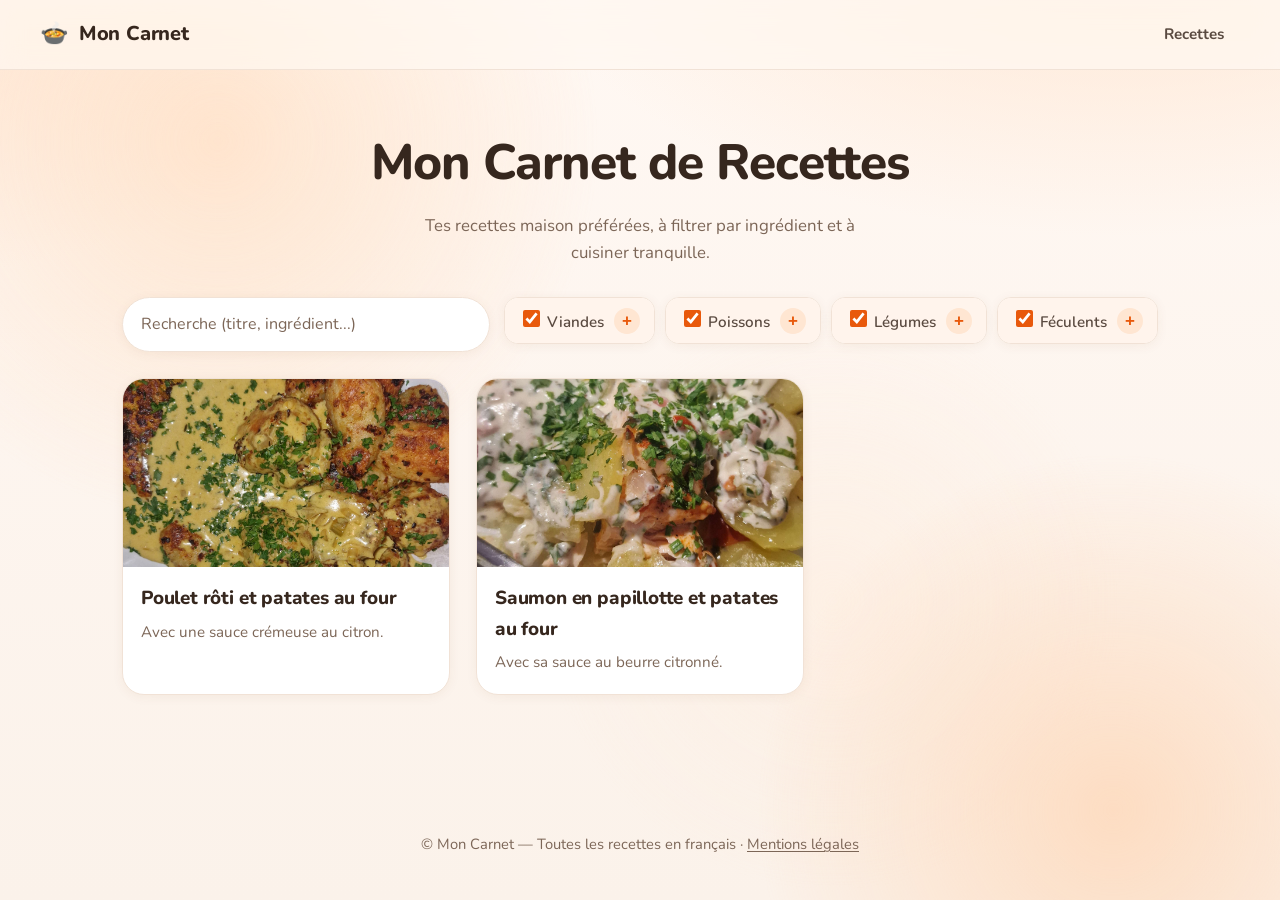
==== commit 64487da7: "fix: mentions légales, police auto-hébergée et boutons de filtre nommés Page mentions-legales.html (" ====
--- a/index.html
+++ b/index.html
@@ -6,9 +6,6 @@
   <meta name="viewport" content="width=device-width,initial-scale=1" />
   <title>Recettes - Mon carnet</title>
   <link rel="icon" type="image/png" href="favicon.png">
-  <link rel="preconnect" href="https://fonts.googleapis.com">
-  <link rel="preconnect" href="https://fonts.gstatic.com" crossorigin>
-  <link href="https://fonts.googleapis.com/css2?family=Nunito:wght@400;500;600;700;800&display=swap" rel="stylesheet">
   <link rel="stylesheet" href="css/style.css">
   <link rel="stylesheet" href="css/menu.css">
   <link rel="stylesheet" href="css/recettes.css">
@@ -39,7 +36,7 @@
             <label>
               <input type="checkbox" class="filter-group" data-group="viande" checked> Viandes
             </label>
-            <button type="button" class="toggle-subfilters" aria-expanded="false">+</button>
+            <button type="button" class="toggle-subfilters" aria-label="Détail des viandes" aria-expanded="false">+</button>
           </div>
           <div class="sub-filters hidden">
             <label><input type="checkbox" class="filter" data-parent="viande" value="poulet" checked> Poulet</label>
@@ -55,7 +52,7 @@
             <label>
               <input type="checkbox" class="filter-group" data-group="poisson" checked> Poissons
             </label>
-            <button type="button" class="toggle-subfilters" aria-expanded="false">+</button>
+            <button type="button" class="toggle-subfilters" aria-label="Détail des poissons" aria-expanded="false">+</button>
           </div>
           <div class="sub-filters hidden">
             <label><input type="checkbox" class="filter" data-parent="poisson" value="saumon" checked> Saumon</label>
@@ -67,7 +64,7 @@
             <label>
               <input type="checkbox" class="filter-group" data-group="legume" checked> Légumes
             </label>
-            <button type="button" class="toggle-subfilters" aria-expanded="false">+</button>
+            <button type="button" class="toggle-subfilters" aria-label="Détail des légumes" aria-expanded="false">+</button>
           </div>
           <div class="sub-filters hidden">
             <label><input type="checkbox" class="filter" data-parent="legume" value="courgette" checked> Courgette</label>
@@ -80,7 +77,7 @@
             <label>
               <input type="checkbox" class="filter-group" data-group="feculent" checked> Féculents
             </label>
-            <button type="button" class="toggle-subfilters" aria-expanded="false">+</button>
+            <button type="button" class="toggle-subfilters" aria-label="Détail des féculents" aria-expanded="false">+</button>
           </div>
           <div class="sub-filters hidden">
             <label><input type="checkbox" class="filter" data-parent="feculent" value="patate" checked> Patate</label>
@@ -120,7 +117,7 @@
     </section>
   </main>
 
-  <footer class="site-footer">© Mon Carnet — Toutes les recettes en français</footer>
+  <footer class="site-footer">© Mon Carnet — Toutes les recettes en français · <a href="mentions-legales.html">Mentions légales</a></footer>
 
   <script src="js/bgfx.js"></script>
   <script src="js/menu.js"></script>
--- a/css/style.css
+++ b/css/style.css
@@ -1,6 +1,17 @@
 /* style.css — Direction artistique « douce » (soft light, marmite)
    Clair, chaud, arrondi, aéré. Dérivé du seed orange #E8590C de l'app LLMarmite.
-   La police Nunito est chargée via <link> dans le <head> des pages. */
+   La police Nunito est auto-hébergée (assets/fonts/, licence OFL) : aucune requête vers Google,
+   donc aucune IP de visiteur transmise à un tiers. Police variable → un fichier couvre 400 à 800. */
+@font-face{
+  font-family:'Nunito'; font-style:normal; font-weight:400 800; font-display:swap;
+  src:url('../assets/fonts/nunito-latin.woff2') format('woff2');
+  unicode-range:U+0000-00FF, U+0131, U+0152-0153, U+02BB-02BC, U+02C6, U+02DA, U+02DC, U+0304, U+0308, U+0329, U+2000-206F, U+20AC, U+2122, U+2191, U+2193, U+2212, U+2215, U+FEFF, U+FFFD;
+}
+@font-face{
+  font-family:'Nunito'; font-style:normal; font-weight:400 800; font-display:swap;
+  src:url('../assets/fonts/nunito-latin-ext.woff2') format('woff2');
+  unicode-range:U+0100-02BA, U+02BD-02C5, U+02C7-02CC, U+02CE-02D7, U+02DD-02FF, U+0304, U+0308, U+0329, U+1D00-1DBF, U+1E00-1E9F, U+1EF2-1EFF, U+2020, U+20A0-20AB, U+20AD-20C0, U+2113, U+2C60-2C7F, U+A720-A7FF;
+}
 :root{
   /* === Accents (orange marmite) === */
   --color-primary:        #E8590C;   /* orange marque — CTA, accents forts */
@@ -232,6 +243,9 @@
   text-align:center; padding:26px; margin-top:40px;
   color:var(--color-on-surface-muted); font-size:.92rem;
 }
+/* Liens de pied de page : couleur du texte (l'orange marque n'atteint que ~3,2:1 sur le crème). */
+.site-footer a{ color:inherit; text-decoration:underline; text-underline-offset:2px; }
+.site-footer a:hover, .site-footer a:focus-visible{ color:var(--color-on-surface-strong); }
 
 /* ---- Responsive ---- */
 @media(max-width:700px){
